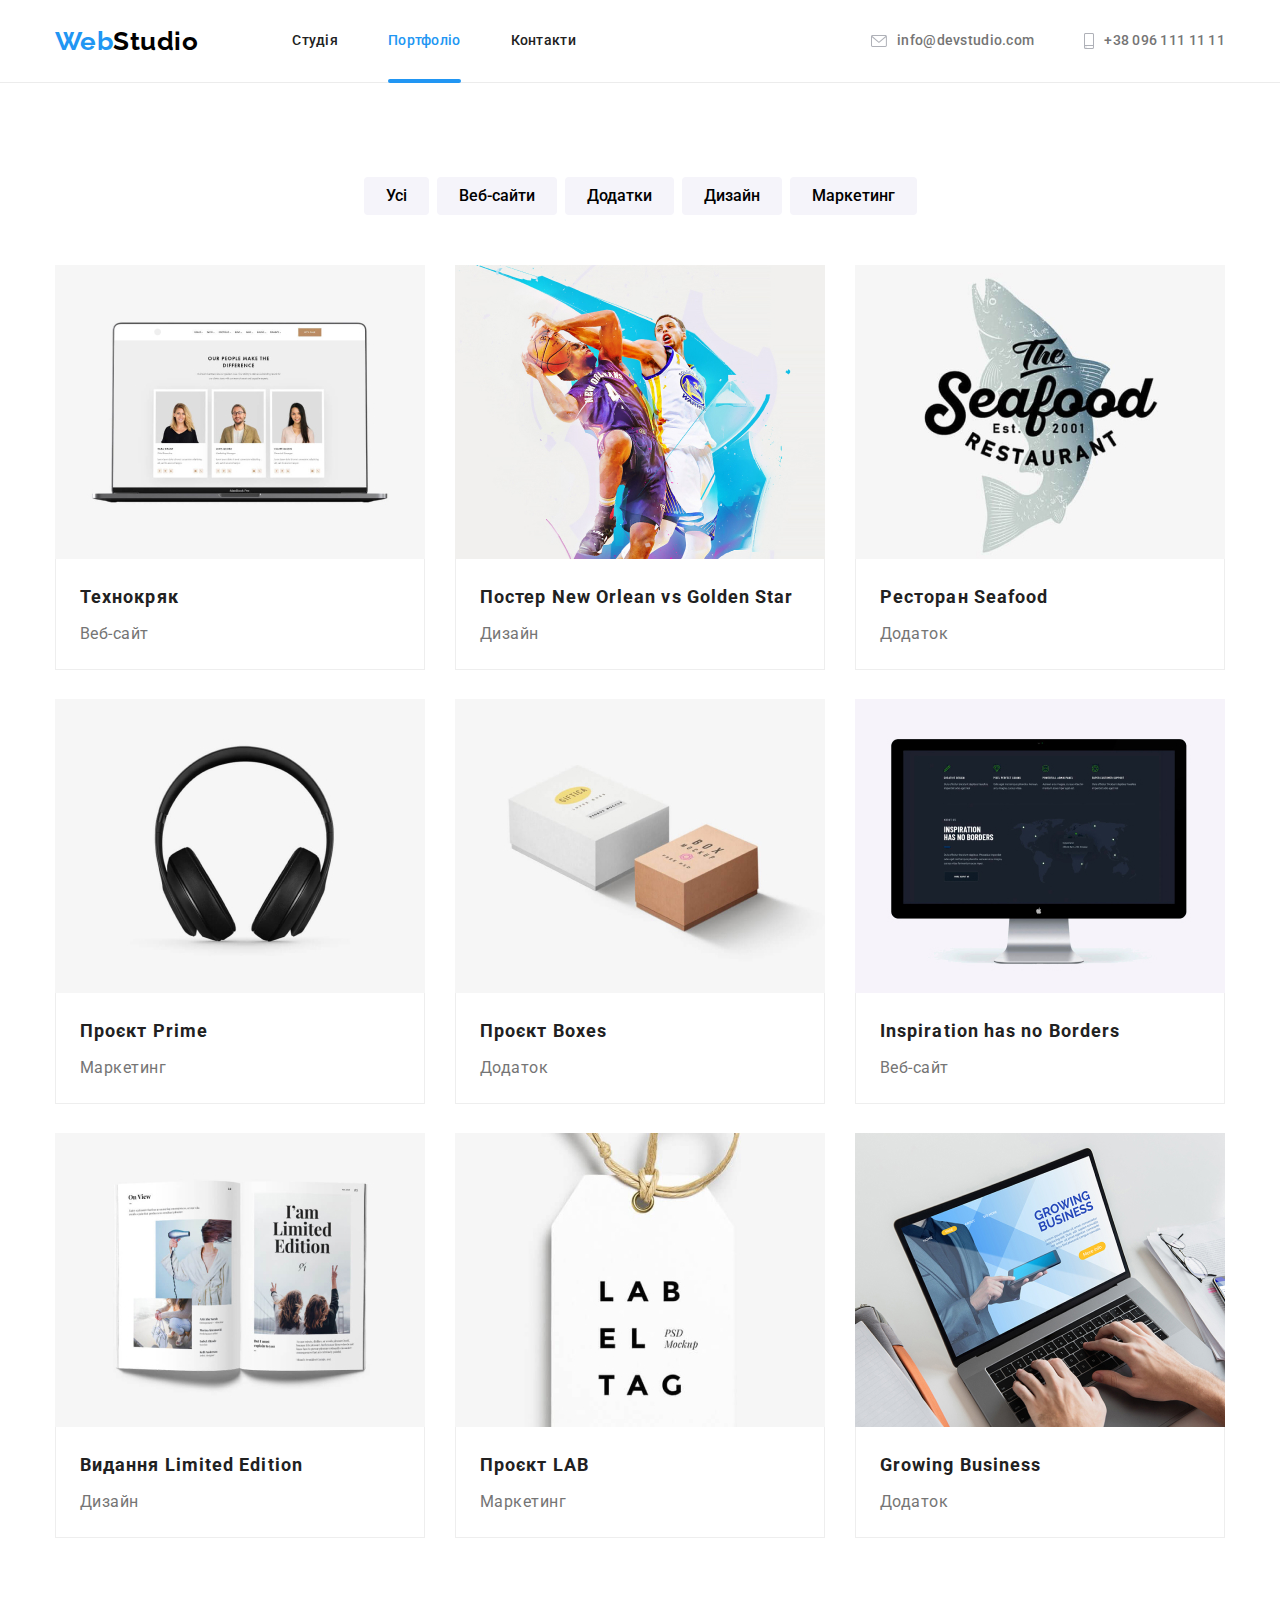
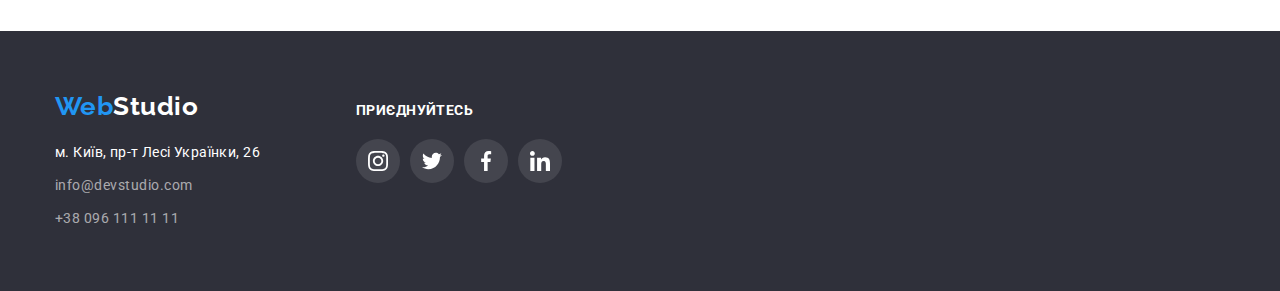
==== portfolio.html @ 47feecdb "Initial commit" ====
<!DOCTYPE html>
<html lang="uk">
  <head>
    <meta charset="UTF-8" />
    <meta http-equiv="X-UA-Compatible" content="IE=edge" />
    <meta name="viewport" content="width=device-width, initial-scale=1.0" />
    <title>Portfolio</title>
    <link rel="preconnect" href="https://fonts.googleapis.com" />
    <link rel="preconnect" href="https://fonts.gstatic.com" crossorigin />
    <link
      href="https://fonts.googleapis.com/css2?family=Raleway:wght@700&family=Roboto:wght@400;500;700;900&display=swap"
      rel="stylesheet"
    />
    <link
      rel="stylesheet"
      href="https://cdnjs.cloudflare.com/ajax/libs/modern-normalize/1.1.0/modern-normalize.min.css"
    />
    <link rel="stylesheet" href="./css/styles.css" />
  </head>
  <body class="body">
    <header class="header">
      <div class="container">
        <nav class="main-nav">
          <a class="a-decorat-none" href="./index.html" target="_self"
            ><span class="web-blue">Web</span><span class="studio-black">Studio</span></a
          >
          <ul class="site-nav list">
            <li class="item"><a href="./index.html" target="_self" class="link">Студія</a></li>
            <li class="item link-portfolio">
              <a href="./portfolio.html" target="_self" class="link current">Портфоліо</a>
            </li>
            <li class="item link-contacts"><a href="#" target="_self" class="link">Контакти</a></li>
          </ul>
          <ul class="auth-nav list">
            <li class="item">
              <a href="mailto:info@devstudio.com" target="_self" class="link">
                <svg class="auth-nav-icon" width="16" height="12">
                  <use href="./images/icons.svg#envelope"></use></svg
                >info@devstudio.com
              </a>
            </li>
            <li class="item">
              <a href="tel:+380961111111" target="_self" class="link"
                ><svg class="auth-nav-icon" width="10" height="16">
                  <use href="./images/icons.svg#smartphone"></use></svg
                >+38 096 111 11 11</a
              >
            </li>
          </ul>
        </nav>
      </div>
    </header>

    <!-- Main -->
    <main>
      <section class="section-sort-buttons">
        <div class="container">
          <h1 class="visually-hidden">Portfolio</h1>
          <ul class="list port-buttons">
            <li class="item-sort"><button type="button" class="sort">Усі</button></li>
            <li class="item-sort"><button type="button" class="sort">Веб-сайти</button></li>
            <li class="item-sort"><button type="button" class="sort">Додатки</button></li>
            <li class="item-sort"><button type="button" class="sort">Дизайн</button></li>
            <li class="item-sort"><button type="button" class="sort">Маркетинг</button></li>
          </ul>
          <ul class="list portfolio-cards">
            <li class="portfolio-items">
              <div class="cards-overlay-container">
                <div class="portfolio-card-overlay">
                  <p class="portfolio-card-overlay-text">
                    Ресурс пропонує комплексні пропозиції з різним рівнем функціоналу та сервісів.
                    Все це дозволить відвідувачу отримати вичерпні відомості про компанію чи
                    приватну особу.
                  </p>
                </div>
                <a class="portfolio-card-effects" href=""
                ><img
                  class="img"
                  src="./images/portfolio/img_port_1.jpg"
                  alt="технокряк изображение"
                  width="370"
                  height="294"
                />
              </div>
                <div class="card-caption">
                  <h2 class="title-portf">Технокряк</h2>
                  <p class="text-portf">Веб-сайт</p>
                </div></a
              >
            </li>
            <li class="portfolio-items">
              <div class="cards-overlay-container">
                <div class="portfolio-card-overlay">
                  <p class="portfolio-card-overlay-text">
                    Ресурс пропонує комплексні пропозиції з різним рівнем функціоналу та сервісів.
                    Все це дозволить відвідувачу отримати вичерпні відомості про компанію чи
                    приватну особу.
                  </p>
                </div>
                <a class="portfolio-card-effects" href=""
                ><img
                  class="img"
                  src="./images/portfolio/img_port_2.jpg"
                  alt="постер new orlean vs golden star изображение"
                  width="370"
                  height="294"
                />
                </div>
                <div class="card-caption">
                  <h2 class="title-portf">Постер New Orlean vs Golden Star</h2>
                  <p class="text-portf">Дизайн</p>
                </div></a
              >
            </li>
            <li class="portfolio-items">
              <div class="cards-overlay-container">
                <div class="portfolio-card-overlay">
                  <p class="portfolio-card-overlay-text">
                    Ресурс пропонує комплексні пропозиції з різним рівнем функціоналу та сервісів.
                    Все це дозволить відвідувачу отримати вичерпні відомості про компанію чи
                    приватну особу.
                  </p>
                </div>
                <a class="portfolio-card-effects" href=""
                ><img
                  class="img"
                  src="./images/portfolio/img_port_3.jpg"
                  alt="ресторан seafood изображение"
                  width="370"
                  height="294"
                />
                </div>
                <div class="card-caption">
                  <h2 class="title-portf">Ресторан Seafood</h2>
                  <p class="text-portf">Додаток</p>
                </div></a
              >
            </li>
            <li class="portfolio-items">
              <div class="cards-overlay-container">
                <div class="portfolio-card-overlay">
                  <p class="portfolio-card-overlay-text">
                    Ресурс пропонує комплексні пропозиції з різним рівнем функціоналу та сервісів.
                    Все це дозволить відвідувачу отримати вичерпні відомості про компанію чи
                    приватну особу.
                  </p>
                </div>
                <a class="portfolio-card-effects" href=""
                ><img
                  class="img"
                  src="./images/portfolio/img_port_4.jpg"
                  alt="проєкт prime изображение"
                  width="370"
                  height="294"
                />
                </div>
                <div class="card-caption">
                  <h2 class="title-portf">Проєкт Prime</h2>
                  <p class="text-portf">Маркетинг</p>
                </div></a
              >
            </li>
            <li class="portfolio-items">
              <div class="cards-overlay-container">
                <div class="portfolio-card-overlay">
                  <p class="portfolio-card-overlay-text">
                    Ресурс пропонує комплексні пропозиції з різним рівнем функціоналу та сервісів.
                    Все це дозволить відвідувачу отримати вичерпні відомості про компанію чи
                    приватну особу.
                  </p>
                </div>
                <a class="portfolio-card-effects" href=""
                ><img
                  class="img"
                  src="./images/portfolio/img_port_5.jpg"
                  alt="проєкт boxes изображение"
                  width="370"
                  height="294"
                />
                </div>
                <div class="card-caption">
                  <h2 class="title-portf">Проєкт Boxes</h2>
                  <p class="text-portf">Додаток</p>
                </div></a
              >
            </li>
            <li class="portfolio-items">
              <div class="cards-overlay-container">
                <div class="portfolio-card-overlay">
                  <p class="portfolio-card-overlay-text">
                    Ресурс пропонує комплексні пропозиції з різним рівнем функціоналу та сервісів.
                    Все це дозволить відвідувачу отримати вичерпні відомості про компанію чи
                    приватну особу.
                  </p>
                </div>
                <a class="portfolio-card-effects" href=""
                ><img
                  class="img"
                  src="./images/portfolio/img_port_6.jpg"
                  alt="inspiration has no borders изображение"
                  width="370"
                  height="294"
                />
                </div>
                <div class="card-caption">
                  <h2 class="title-portf">Inspiration has no Borders</h2>
                  <p class="text-portf">Веб-сайт</p>
                </div></a
              >
            </li>
            <li class="portfolio-items">
              <div class="cards-overlay-container">
                <div class="portfolio-card-overlay">
                  <p class="portfolio-card-overlay-text">
                    Ресурс пропонує комплексні пропозиції з різним рівнем функціоналу та сервісів.
                    Все це дозволить відвідувачу отримати вичерпні відомості про компанію чи
                    приватну особу.
                  </p>
                </div>
                <a class="portfolio-card-effects" href=""
                ><img
                  class="img"
                  src="./images/portfolio/img_port_7.jpg"
                  alt="видання limited edition изображение"
                  width="370"
                  height="294"
                />
                </div>
                <div class="card-caption">
                  <h2 class="title-portf">Видання Limited Edition</h2>
                  <p class="text-portf">Дизайн</p>
                </div></a
              >
            </li>
            <li class="portfolio-items">
              <div class="cards-overlay-container">
                <div class="portfolio-card-overlay">
                  <p class="portfolio-card-overlay-text">
                    Ресурс пропонує комплексні пропозиції з різним рівнем функціоналу та сервісів.
                    Все це дозволить відвідувачу отримати вичерпні відомості про компанію чи
                    приватну особу.
                  </p>
                </div>
                <a class="portfolio-card-effects" href=""
                ><img
                  class="img"
                  src="./images/portfolio/img_port_8.jpg"
                  alt="проєкт LAB изображение"
                  width="370"
                  height="294"
                />
                </div>
                <div class="card-caption">
                  <h2 class="title-portf">Проєкт LAB</h2>
                  <p class="text-portf">Маркетинг</p>
                </div></a
              >
            </li>
            <li class="portfolio-items">
              <div class="cards-overlay-container">
                <div class="portfolio-card-overlay">
                  <p class="portfolio-card-overlay-text">
                    Ресурс пропонує комплексні пропозиції з різним рівнем функціоналу та сервісів.
                    Все це дозволить відвідувачу отримати вичерпні відомості про компанію чи
                    приватну особу.
                  </p>
                </div>
                <a class="portfolio-card-effects" href=""
                ><img
                  class="img"
                  src="./images/portfolio/img_port_9.jpg"
                  alt="growing business изображение"
                  width="370"
                  height="294"
                />
                </div>
                <div class="card-caption">
                  <h2 class="title-portf">Growing Business</h2>
                  <p class="text-portf">Додаток</p>
                </div></a
              >
            </li>
          </ul>
        </div>
      </section>
    </main>

    <!-- Section footer -->
    <footer class="footer">
      <div class="container footer-container">
        <div class="footer-left">
          <a class="logo-footer" href="./index.html"
            ><span class="web-blue">Web</span><span class="studio-white">Studio</span></a
          >
          <address class="address">
            <ul class="list-address list">
              <li class="address-item">
                <a href="https://goo.gl/maps/aHLX3dHFxkXvWkit7" class="location"
                  >м. Київ, пр-т Лесі Українки, 26</a
                >
              </li>
              <li class="address-item">
                <a href="mailto:info@devstudio.com" target="_self" class="address-mail"
                  >info@devstudio.com</a
                >
              </li>
              <li class="address-item">
                <a href="tel:+380961111111" target="_self" class="address-tel">+38 096 111 11 11</a>
              </li>
            </ul>
          </address>
        </div>
        <div class="footer-right">
          <p class="paragraph-footer-right">приєднуйтесь</p>

          <ul class="social-icon-container list">
            <li class="social-item" aria-label="инстаграмм">
              <a href="https://www.instagram.com/" class="social-link social-link-footer">
                <svg class="social-icon social-icon-footer">
                  <use href="./images/icons.svg#instagram"></use>
                </svg>
              </a>
            </li>
            <li class="social-item" aria-label="твиттер">
              <a href="https://twitter.com/" class="social-link social-link-footer">
                <svg class="social-icon social-icon-footer">
                  <use href="./images/icons.svg#twitter"></use>
                </svg>
              </a>
            </li>
            <li class="social-item" aria-label="фэйсбук">
              <a href="https://www.facebook.com/" class="social-link social-link-footer">
                <svg class="social-icon social-icon-footer">
                  <use href="./images/icons.svg#facebook"></use>
                </svg>
              </a>
            </li>
            <li class="social-item" aria-label="линкедин">
              <a href="https://www.linkedin.com/" class="social-link social-link-footer">
                <svg class="social-icon social-icon-footer">
                  <use href="./images/icons.svg#linkedin"></use>
                </svg>
              </a>
            </li>
          </ul>
        </div>
      </div>
    </footer>
  </body>
</html>
---- css/styles.css ----
html {
  box-sizing: border-box;
}

*,
*::before,
*::after {
  box-sizing: inherit;
}

h1,
h2,
h3,
h4,
h5,
h6,
p,
ul,
li,
ol {
  margin: 0;
  padding: 0;
}

:root {
  --background-color-primary: #fff;
  --background-color-secondary: #f5f4fa;
  --font-family: #757575;
  --title-text-color: #212121;
  --accent-color: #2196f3;
  --white-color: #ffffff;
  --white-color-60: rgba(255, 255, 255, 0.6);
  --studio-logo: #000000;
  --background-hero-footer: #2f303a;
  --color-social-media-links: #afb1b8;
}

.body {
  color: var(--font-family);
  font-family: Roboto, sans-serif;
  letter-spacing: 0.03em;
  background-color: var(--background-color-primary);
}

/* Утилы */

.list {
  list-style: none;
}

.header {
  border-bottom: 1px solid #ececec;
}

.img {
  display: block;
  max-width: 100%;
  height: auto;
}

/* Logo */

.container {
  width: 1200px;
  padding-left: 15px;
  padding-right: 15px;
  margin: 0 auto;
}

.main-nav {
  display: flex;
  align-items: center;
  background-color: var(--background-color-primary);
}

.web-blue,
.studio-black,
.studio-white {
  color: var(--accent-color);
  font-family: Raleway, sans-serif;
  font-weight: 700;
  font-size: 26px;
  line-height: 1.19;
  text-decoration: none;
}

.a-decorat-none {
  text-decoration: none;
}

.studio-black {
  color: var(--studio-logo);
}

/* site-nav and auth-nav*/

.link-studia::after {
  content: '';
  position: absolute;
  left: 0;
  bottom: 0;
  transform: translate(0, 1px);
  width: 100%;
  height: 4px;
  background: var(--accent-color);
  border-radius: 60px;
}

.link.current.current {
  position: relative;
  color: var(--accent-color);
}

.link-portfolio::after {
  content: '';
  position: absolute;
  left: 0;
  bottom: 0;
  transform: translate(0, 1px);
  width: 100%;
  height: 4px;
  background: var(--accent-color);
  border-radius: 60px;
}

/* .link-contacts::after {
  content: '';
  position: absolute;
  left: 0;
  bottom: 0;
  transform: translate(0, 1px);
  width: 100%;
  height: 4px;
  background: var(--accent-color);
  border-radius: 60px;
} */

.site-nav {
  display: flex;
  margin-left: 94px;
}

.site-nav .item + .item {
  margin-left: 50px;
}

.auth-nav {
  display: flex;
  margin-left: auto;
  margin-right: 0;
}
.auth-nav .item + .item {
  margin-left: 50px;
}

.site-nav .link,
.auth-nav .link {
  color: var(--title-text-color);
  font-family: inherit;
  font-weight: 500;
  font-size: 14px;
  line-height: 1.14;
  letter-spacing: 0.02em;
  text-decoration-line: none;
  cursor: pointer;
}

.auth-nav-icon {
  display: inline-flex;
  fill: var(--color-social-media-links);
  margin-right: 10px;
}

.site-nav .link {
  display: block;
  padding-top: 33px;
  padding-bottom: 33px;
  align-items: center;
}

.auth-nav .link {
  display: flex;
  color: var(--font-family);
  padding-top: 32px;
  padding-bottom: 32px;
  align-items: center;
}

.link,
.auth-nav-icon {
  transition-property: color, fill;
  transition-duration: 250ms;
  transition-timing-function: cubic-bezier(0.4, 0, 0.2, 1);
}

.site-nav .link:hover,
.site-nav .link:focus,
.auth-nav .link:hover,
.auth-nav .link:focus {
  color: var(--accent-color);
  text-decoration-line: none;
}

.link:hover .auth-nav-icon,
.link:focus .auth-nav-icon {
  fill: var(--accent-color);
}

/* Section замовити послугу button */

.hero {
  background-color: var(--background-hero-footer);
  padding-top: 200px;
  padding-bottom: 200px;
  text-align: center;
}

/* Overlay */

.overlay {
  max-width: 1600px;
  min-height: 600px;
  margin-left: auto;
  margin-right: auto;
  background-image: linear-gradient(to right, rgba(47, 48, 58, 0.4), rgba(47, 48, 58, 0.4)),
    url(../images/main_image/main-img.jpg);
  background-repeat: no-repeat;
  background-position: center;
  background-size: cover;
}

.hero-title {
  color: var(--white-color);
  font-family: 'Roboto';
  font-weight: 900;
  font-size: 44px;
  line-height: 1.36;
  letter-spacing: 0.06em;
  text-transform: uppercase;
  width: 696px;
  margin-left: auto;
  margin-right: auto;
}

.button-posluga {
  color: var(--white-color);
  background-color: var(--accent-color);
  font-family: 'Roboto';
  font-weight: 700;
  font-size: 16px;
  line-height: 1.9;
  letter-spacing: 0.06em;
  cursor: pointer;
  min-width: 216px;
  height: 50px;
  margin-top: 30px;
  border: none;
  border-radius: 4px;
  transition-property: background-color;
  transition-duration: 250ms;
  transition-timing-function: cubic-bezier(0.4, 0, 0.2, 1);
}

.button-posluga:hover,
.button-posluga:focus {
  background-color: #188ce8;
}

.backdrop {
  position: fixed;
  top: 0;
  left: 0;
  width: 100%;
  height: 100%;
  background-color: rgba(0, 0, 0, 0.2);
  z-index: 50;
  transition: opacity, visibility;
  transition-duration: 250ms;
  transition-timing-function: cubic-bezier(0.4, 0, 0.2, 1);
}

.backdrop.is-hidden {
  visibility: hidden;
  opacity: 0;
  pointer-events: none;
}

.modal {
  position: absolute;
  top: 50%;
  left: 50%;
  transform: translate(-50%, -50%);
  display: flex;
  justify-content: right;
  width: 528px;
  height: 581px;
  background-color: var(--white-color);
  box-shadow: 0px 1px 3px rgba(0, 0, 0, 0.12), 0px 1px 1px rgba(0, 0, 0, 0.14),
    0px 2px 1px rgba(0, 0, 0, 0.2);
  border-radius: 4px;
}

.modal-close-btn {
  position: absolute;
  display: flex;
  justify-content: center;
  align-items: center;
  width: 30px;
  height: 30px;
  top: 8px;
  right: 8px;
  border-radius: 50%;
  border: 1px solid rgba(0, 0, 0, 0.1);
  background-color: transparent;
  padding: 0;
  cursor: pointer;
}

/* <!-- Section особливости --> */

.features {
  padding-top: 94px;
}

.item-icon-container {
  display: flex;
  background-color: var(--background-color-secondary);
  height: 120px;
  border-radius: 4px;
  margin-bottom: 30px;
  justify-content: center;
  align-items: center;
}

.features-list {
  display: flex;
  gap: 30px;
}

.features-list .item {
  width: 270px;
}

.features > .title-h2-merits {
  color: var(--title-text-color);
  font-weight: 700;
  font-size: 36px;
  line-height: 1.17;
  text-align: center;
}

.visually-hidden {
  position: absolute;
  white-space: nowrap;
  width: 1px;
  height: 1px;
  overflow: hidden;
  border: 0;
  padding: 0;
  clip: rect(0 0 0 0);
  clip-path: inset(50%);
  margin: -1px;
}

.title-h3-features {
  color: var(--title-text-color);
  font-weight: 700;
  font-size: 14px;
  line-height: 1.14;
  letter-spacing: 0.03em;
  text-transform: uppercase;
  margin-bottom: 10px;
}

.features .text-features {
  color: var(--font-family);
  font-size: 14px;
  line-height: 1.7;
}

/* Section Чим ми займаємося и h2 наша команда */

.section-work {
  padding-top: 94px;
  padding-bottom: 94px;
}

.work-list {
  display: flex;
  flex-direction: row;
  margin-left: auto;
  gap: 30px;
}

.section-title {
  color: var(--title-text-color);
  font-weight: 700;
  font-size: 36px;
  line-height: 1.17;
  display: flex;
  justify-content: center;
  margin-left: auto;
  margin-right: auto;
  margin-bottom: 50px;
}

.item {
  position: relative;
}

.work-overlay {
  position: absolute;
  display: flex;
  height: 70px;
  width: 100%;
  bottom: 0;
  left: 0;
  background-color: rgba(47, 48, 58, 0.8);
}

.text-work-overlay {
  display: flex;
  font-family: 'Roboto';
  font-weight: 700;
  font-size: 14px;
  line-height: 1.14;
  text-transform: uppercase;
  color: var(--white-color);
  width: 100%;
  justify-content: center;
  align-items: center;
}

/* Section Наша команда */

.section-team {
  background-color: var(--background-color-secondary);
  padding-top: 94px;
  padding-bottom: 94px;
  text-align: center;
}

.title-h2-team {
  color: var(--title-text-color);
  font-weight: 700;
  font-size: 36px;
  line-height: 1.17;
  margin-left: auto;
  margin-right: auto;
  margin-bottom: 50px;
}

.team-list {
  display: flex;
  margin-left: auto;
  margin-right: auto;
  gap: 30px;
}

.member-team {
  background-color: var(--background-color-primary);
  width: 270px;
  border-radius: 0px 0px 4px 4px;
  box-shadow: 0px 1px 3px rgba(0, 0, 0, 0.12), 0px 1px 1px rgba(0, 0, 0, 0.14),
    0px 2px 1px rgba(0, 0, 0, 0.2);
}

.employee-name {
  color: var(--title-text-color);
  font-weight: 500;
  font-size: 16px;
  line-height: 1.19;
  text-align: center;
  margin: 30px auto 10px auto;
}

.duty {
  color: var(--font-family);
  font-size: 16px;
  line-height: 1.19;
  text-align: center;
  vertical-align: middle;
  margin-bottom: 16px;
}

.social-icon-container {
  display: flex;
  justify-content: center;
  margin-bottom: 30px;
  gap: 10px;
}

.social-item {
  width: 44px;
  height: 44px;
}

.social-link {
  display: flex;
  justify-content: center;
  align-items: center;
  fill: var(--color-social-media-links);
  background-color: var(--white-color);
  border-radius: 50%;
  width: 100%;
  height: 100%;
  transition-property: background-color, fill;
  transition-duration: 250ms;
  transition-timing-function: cubic-bezier(0.4, 0, 0.2, 1);
}

.social-link:hover {
  background-color: var(--accent-color);
  fill: var(--white-color);
}

.social-link:focus {
  background-color: var(--accent-color);
  fill: var(--white-color);
}

.social-icon {
  width: 20px;
  height: 20px;
}

.clients-section {
  padding-top: 94px;
  padding-bottom: 94px;
}

.clients-title {
  font-family: 'Roboto';
  font-weight: 700;
  font-size: 36px;
  line-height: 42px;
  color: var(--title-text-color);
  text-align: center;
  margin-bottom: 50px;
}

.clients-container {
  display: flex;
  gap: 30px;
}

.clients-link {
  display: flex;
  justify-content: center;
  align-items: center;
  width: 170px;
  height: 92px;
  border: 1px solid var(--color-social-media-links);
  border-radius: 4px;
  fill: var(--color-social-media-links);
  background-color: var(--white-color);
  transition-property: fill;
  transition-duration: 250ms;
  transition-timing-function: cubic-bezier(0.4, 0, 0.2, 1);
}

.clients-border {
  display: flex;
}

.clients-link:hover {
  fill: var(--accent-color);
  border-color: var(--accent-color);
}

.clients-link:focus {
  fill: var(--accent-color);
}

/* Section footer */

.footer {
  background-color: var(--background-hero-footer);
  padding-top: 60px;
  padding-bottom: 60px;
}

.footer-container {
  display: flex;
  align-items: baseline;
}

.footer-left {
  width: 231px;
}

.logo-footer {
  text-decoration-line: none;
}

.address {
  margin-top: 20px;
}

.address-item {
  margin-bottom: 9px;
}

.address-item:last-child {
  margin-bottom: 0;
}

.studio-white {
  color: var(--white-color);
}

.address .location {
  color: var(--white-color);
  font-weight: 400;
  font-size: 14px;
  line-height: 1.7;
  letter-spacing: 0.03em;
  font-style: normal;
  text-decoration: none;
}
.address-tel,
.address-mail {
  color: var(--white-color-60);
  font-weight: 400;
  font-size: 14px;
  line-height: 1.7;
  font-style: normal;
  text-decoration: none;
}

.footer-right {
  display: flex;
  flex-direction: column;
  margin-left: 70px;
}

.paragraph-footer-right {
  font-weight: 700;
  font-size: 14px;
  line-height: 1.14;
  letter-spacing: 0.03em;
  text-transform: uppercase;
  margin-bottom: 20px;

  color: #ffffff;
}

.social-link-footer {
  background-color: rgba(255, 255, 255, 0.1);
}

.social-icon-footer {
  fill: #ffffff;
}

/* Page 2 */

/* Main*/

.section-sort-buttons {
  padding-bottom: 94px;
  padding-top: 94px;
}

.port-buttons {
  display: flex;
  justify-content: center;
  margin-bottom: 50px;
  color: var(--font-family);
  gap: 8px;
}

.sort {
  width: auto;
  cursor: pointer;
  border: none;
  border-radius: 4px;
  font-family: Roboto, sans-serif;
  font-weight: 500;
  font-size: 16px;
  line-height: 1.6;
  padding: 6px 22px;
  background-color: var(--background-color-secondary);
  transition-property: background-color, color, box-shadow;
  transition-duration: 250ms;
  transition-timing-function: cubic-bezier(0.4, 0, 0.2, 1);
}

.sort:hover,
.sort:focus {
  color: var(--white-color);
  background-color: var(--accent-color);
  box-shadow: 0px 4px 4px rgba(0, 0, 0, 0.25);
}

/* Portfolio cards */

.portfolio-card-effects {
  text-decoration: none;
}

.portfolio-cards {
  display: flex;
  flex-wrap: wrap;
}

.portfolio-items {
  width: 370px;
  height: 404px;
  margin-right: 30px;
  margin-bottom: 30px;
  display: block;
  transition-property: box-shadow;
  transition-duration: 250ms;
  transition-timing-function: cubic-bezier(0.4, 0, 0.2, 1);
}

.portfolio-items:hover,
.portfolio-items:focus {
  box-shadow: 0px 1px 1px rgba(0, 0, 0, 0.12), 0px 4px 4px rgba(0, 0, 0, 0.06),
    1px 4px 6px rgba(0, 0, 0, 0.16);
}

.portfolio-items:nth-child(3n + 3) {
  margin-right: 0;
}

.portfolio-items:nth-last-child(-n + 3) {
  margin-bottom: 0;
}

.card-caption {
  padding-top: 20px;
  padding-bottom: 20px;
  padding-right: 24px;
  padding-left: 24px;
  border: 1px solid #eeeeee;
  border-top: none;
}

.title-portf {
  color: var(--title-text-color);
  font-weight: 700;
  font-size: 18px;
  line-height: 36px;
  letter-spacing: 0.06em;
}

.text-portf {
  color: var(--font-family);
  font-size: 16px;
  line-height: 1.9;
  width: 322px;
  height: 30px;
  margin-left: 0;
  margin-top: 4px;
}

.portfolio-items:hover .portfolio-card-overlay {
  transform: translateY(0);
}

.cards-overlay-container {
  position: relative;
  overflow: hidden;
}

.portfolio-card-overlay {
  position: absolute;
  width: 100%;
  height: 100%;
  top: 0;
  left: 0;
  background-color: rgba(33, 150, 243, 0.9);

  transform: translateY(100%);
  transition-duration: 250ms;
  transition-timing-function: cubic-bezier(0.4, 0, 0.2, 1);
}

.portfolio-card-overlay-text {
  display: flex;
  font-size: 18px;
  line-height: 1.6;
  color: #ffffff;
  justify-content: center;
  align-items: center;
  margin: 63px 24px;
}
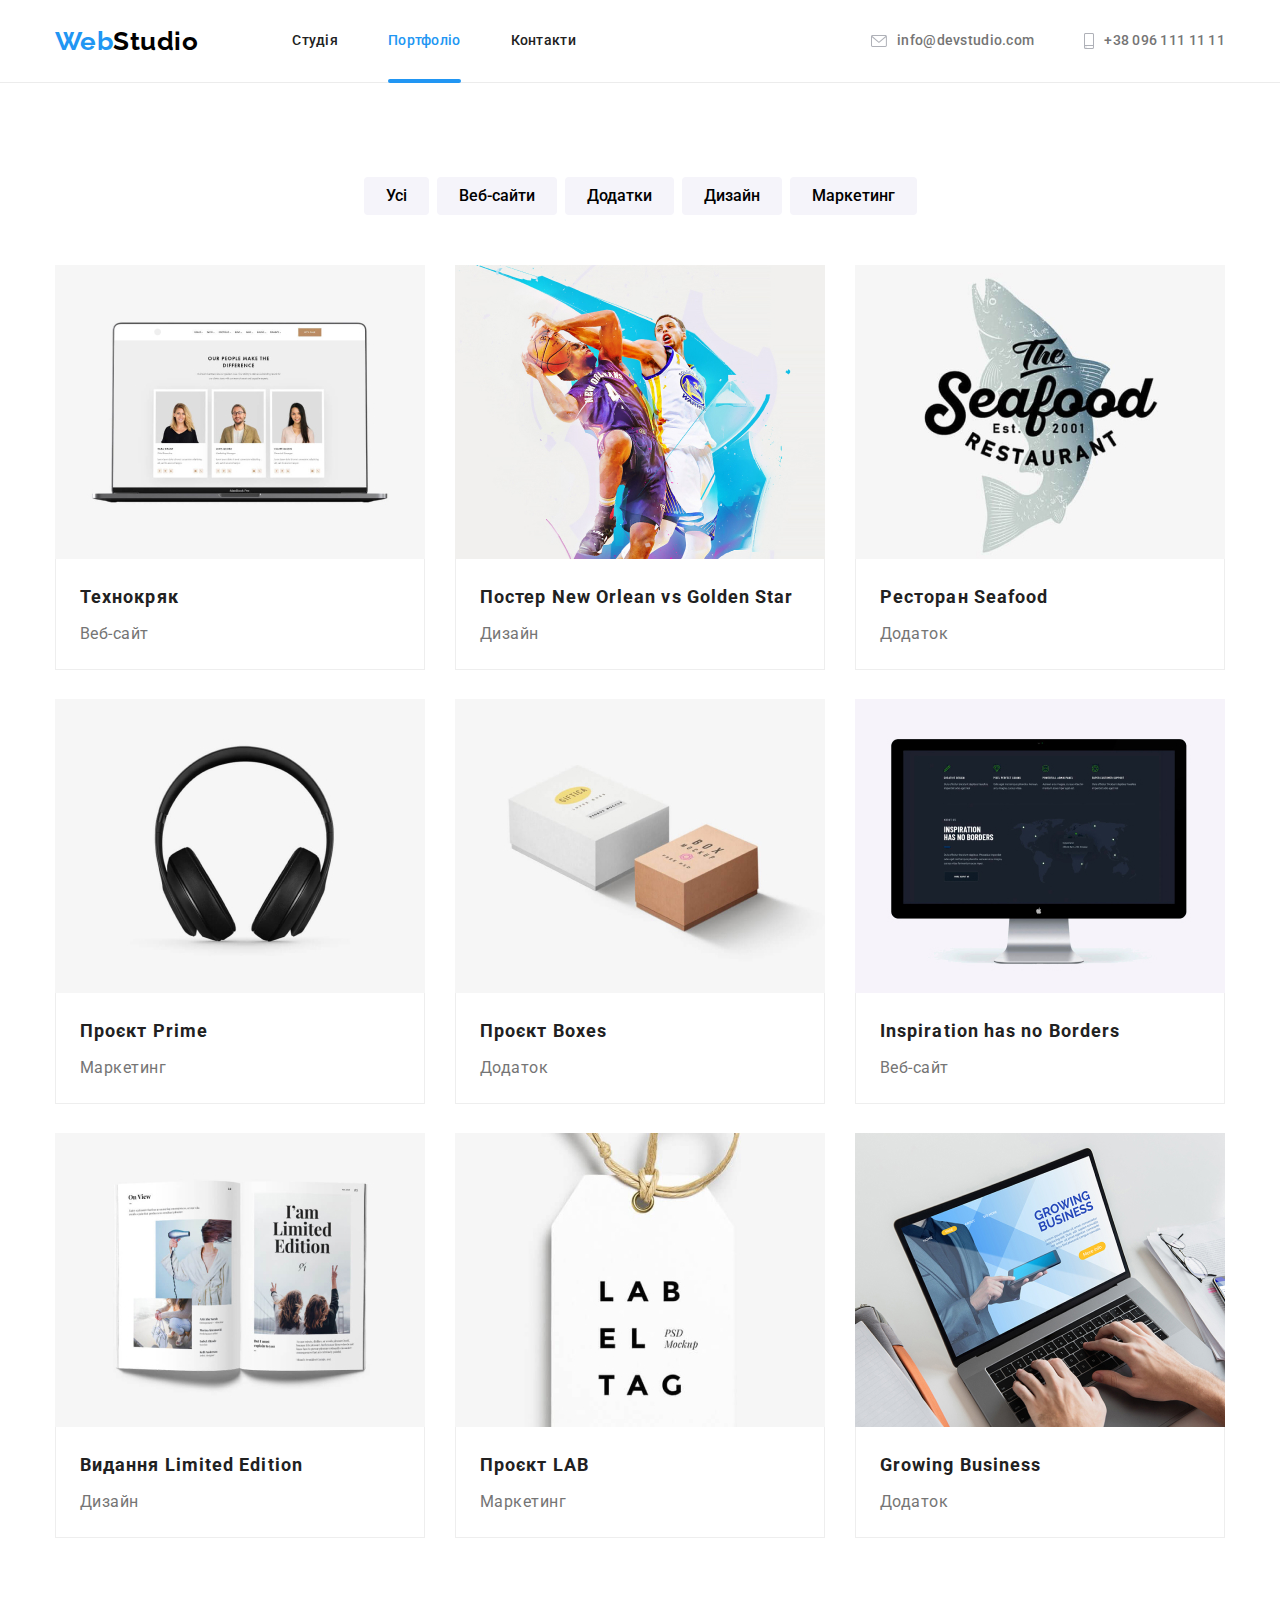
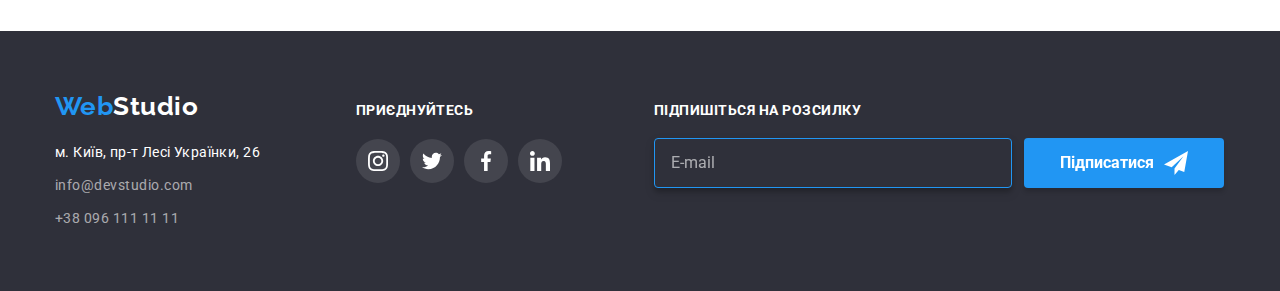
==== commit f6167a99: "subscribe-footer-form-is-done" ====
--- a/portfolio.html
+++ b/portfolio.html
@@ -344,6 +344,29 @@
             </li>
           </ul>
         </div>
+        <div class="subscribe-general-block">
+          <p class="subscribe-title">Підпишіться на розсилку</p>
+          <div class="subscribe-footer-form">
+            <form class="subscribe-form-email" name="subscribe-form">
+              <label class="visually-hidden" for="email"><span>email</span></label>
+              <input
+                class="email-footer-form"
+                type="email"
+                id="email"
+                placeholder="E-mail"
+                autofocus
+              />
+            </form>
+            <button class="subscribe-footer-btn" type="submit">
+              <div class="subscribe-btn-pos">
+                <p class="subscribe-btn-text">Підписатися</p>
+                <svg class="send-icon" width="24" height="24">
+                  <use href="./images/icons.svg#icon-send"></use>
+                </svg>
+              </div>
+            </button>
+          </div>
+        </div>
       </div>
     </footer>
   </body>
--- a/css/styles.css
+++ b/css/styles.css
@@ -653,6 +653,86 @@
   fill: #ffffff;
 }
 
+.subscribe-general-block {
+  margin-left: 92px;
+  align-items: center;
+}
+.subscribe-title {
+  font-weight: 700;
+  font-size: 14px;
+  line-height: calc(16 / 14);
+  text-transform: uppercase;
+  color: var(--white-color);
+  margin-bottom: 20px;
+}
+
+.subscribe-footer-form {
+  display: flex;
+}
+
+.subscribe-footer-form input::placeholder {
+  color: var(--white-color-60);
+}
+
+.email-footer-form {
+  display: inline-block;
+  width: 358px;
+  padding: 15px 16px;
+  border: 1px solid rgba(255, 255, 255, 0.3);
+  filter: drop-shadow(0px 4px 4px rgba(0, 0, 0, 0.15));
+  border-radius: 4px;
+  background-color: var(--background-hero-footer);
+  color: var(--white-color);
+  transition-property: box-shadow, border-color;
+  transition-duration: 250ms;
+  transition-timing-function: cubic-bezier(0.4, 0, 0.2, 1);
+}
+
+.email-footer-form:focus,
+.email-footer-form:hover,
+.subscribe-footer-btn:focus,
+.subscribe-footer-btn:hover {
+  outline: none;
+  border: 1px solid #2196f3;
+  box-shadow: 0px 4px 4px rgba(0, 0, 0, 0.15);
+}
+
+.subscribe-footer-btn {
+  position: relative;
+  width: 200px;
+  height: 50px;
+  background: #2196f3;
+  box-shadow: 0px 4px 4px rgba(0, 0, 0, 0.15);
+  border-radius: 4px;
+  margin-left: 12px;
+  border-color: transparent;
+  cursor: pointer;
+  display: flex;
+  justify-content: center;
+  align-items: center;
+  transition-property: box-shadow;
+  transition-duration: 250ms;
+  transition-timing-function: cubic-bezier(0.4, 0, 0.2, 1);
+}
+
+.subscribe-btn-pos {
+  display: flex;
+  justify-content: center;
+  align-items: center;
+  cursor: pointer;
+}
+
+.subscribe-btn-text {
+  font-weight: 700;
+  font-size: 16px;
+  line-height: calc(30 / 16);
+  color: var(--white-color);
+}
+.send-icon {
+  fill: var(--white-color);
+  margin-left: 10px;
+}
+
 /* Page 2 */
 
 /* Main*/
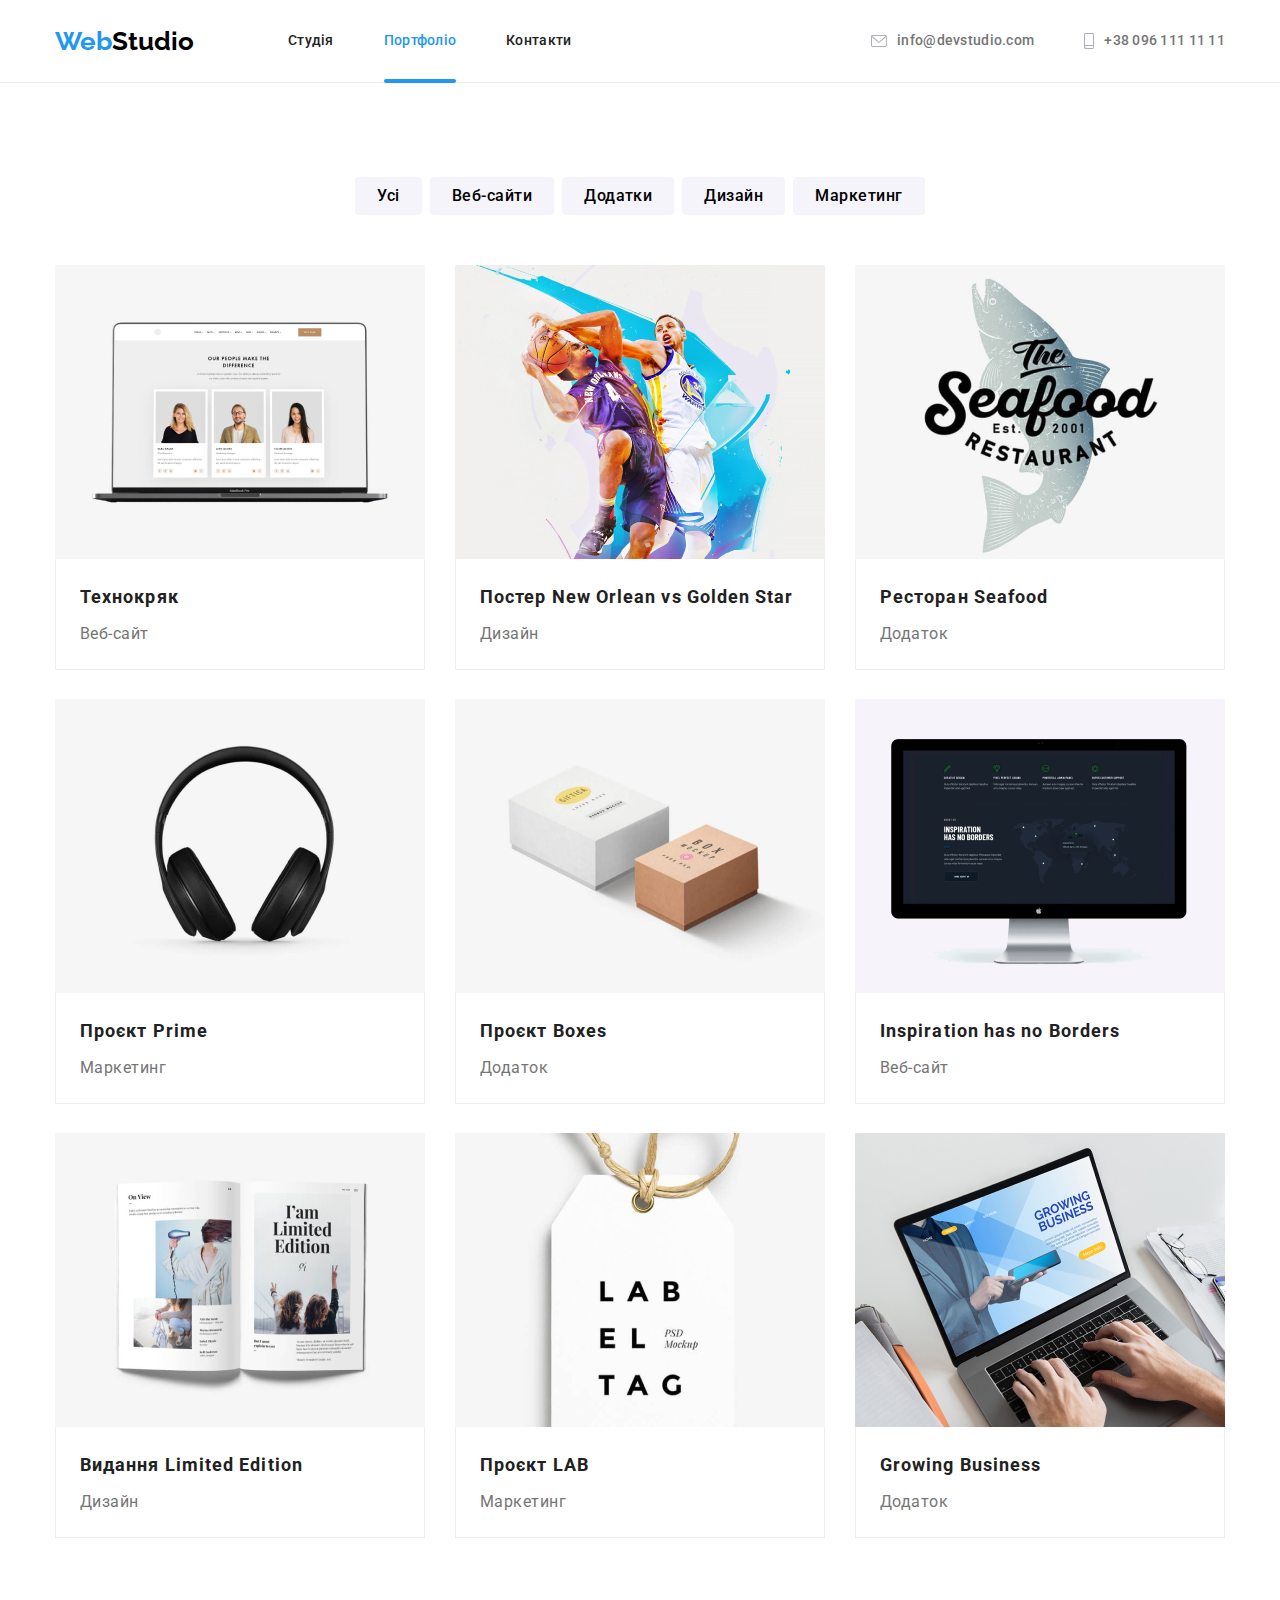
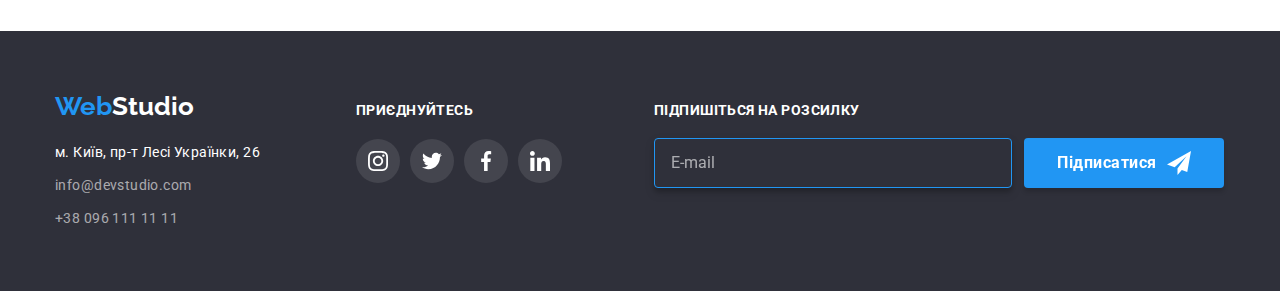
==== commit 9ca58fbe: "upd-form" ====
--- a/portfolio.html
+++ b/portfolio.html
@@ -345,7 +345,7 @@
           </ul>
         </div>
         <div class="subscribe-general-block">
-          <p class="subscribe-title">Підпишіться на розсилку</p>
+          <strong class="subscribe-title">Підпишіться на розсилку</strong>
           <div class="subscribe-footer-form">
             <form class="subscribe-form-email" name="subscribe-form">
               <label class="visually-hidden" for="email"><span>email</span></label>
--- a/css/styles.css
+++ b/css/styles.css
@@ -38,7 +38,6 @@
 .body {
   color: var(--font-family);
   font-family: Roboto, sans-serif;
-  letter-spacing: 0.03em;
   background-color: var(--background-color-primary);
 }
 
@@ -291,9 +290,10 @@
   left: 50%;
   transform: translate(-50%, -50%);
   display: flex;
-  justify-content: right;
+  justify-content: center;
   width: 528px;
   height: 581px;
+  padding: 40px;
   background-color: var(--white-color);
   box-shadow: 0px 1px 3px rgba(0, 0, 0, 0.12), 0px 1px 1px rgba(0, 0, 0, 0.14),
     0px 2px 1px rgba(0, 0, 0, 0.2);
@@ -314,6 +314,191 @@
   background-color: transparent;
   padding: 0;
   cursor: pointer;
+  transition: fill;
+  transition-duration: 250ms;
+  transition-timing-function: cubic-bezier(0.4, 0, 0.2, 1);
+}
+
+.modal-close-btn:focus,
+.modal-close-btn:hover {
+  fill: var(--accent-color);
+}
+
+.modal-form {
+  position: absolute;
+  display: block;
+  width: 448px;
+}
+
+.modal-text {
+  display: flex;
+  font-family: 'Roboto';
+  font-weight: 700;
+  font-size: 20px;
+  line-height: calc(23 / 20);
+  align-items: center;
+  justify-content: center;
+  letter-spacing: 0.03em;
+
+  color: #212121;
+}
+.contact-form {
+  margin-top: 12px;
+}
+/* .contact-form-field {
+} */
+.contact-form-label {
+  font-size: 12px;
+  line-height: calc(14 / 12);
+  letter-spacing: 0.01em;
+  color: var(--font-family);
+  display: block;
+  margin-bottom: 4px;
+  margin-top: 10px;
+}
+
+.contact-form-box {
+  display: block;
+  position: relative;
+}
+.contact-form-name,
+.contact-form-phone,
+.contact-form-email {
+  display: block;
+  width: 100%;
+  height: 40px;
+  padding: 11px 42px;
+  border: 1px solid rgba(33, 33, 33, 0.2);
+  border-radius: 4px;
+  transition: border-color;
+  transition-duration: 250ms;
+  transition-timing-function: cubic-bezier(0.4, 0, 0.2, 1);
+}
+
+.contact-form-name:focus,
+.contact-form-phone:focus,
+.contact-form-email:focus {
+  outline: none;
+  border-color: var(--accent-color);
+}
+
+.contact-form-comments {
+  width: 100%;
+  height: 120px;
+  border: 1px solid rgba(33, 33, 33, 0.2);
+  border-radius: 4px;
+  padding: 12px 16px;
+  resize: none;
+  transition: border-color;
+  transition-duration: 250ms;
+  transition-timing-function: cubic-bezier(0.4, 0, 0.2, 1);
+}
+
+.contact-form-comments:focus {
+  outline: none;
+  border-color: var(--accent-color);
+}
+
+.contact-form-comments::placeholder {
+  font-size: 12px;
+  line-height: calc(14 / 12);
+  letter-spacing: 0.01em;
+  color: rgba(117, 117, 117, 0.5);
+  transition: color;
+  transition-duration: 250ms;
+  transition-timing-function: cubic-bezier(0.4, 0, 0.2, 1);
+}
+
+.contact-form-comments:focus::placeholder {
+  color: var(--accent-color);
+}
+
+.contact-form-icon {
+  fill: #212121;
+  position: absolute;
+  left: 12px;
+  top: 50%;
+  transform: translateY(-50%);
+  pointer-events: none;
+  transition-property: fill;
+  transition-duration: 250ms;
+  transition-timing-function: cubic-bezier(0.4, 0, 0.2, 1);
+}
+
+.contact-form-name:focus + .contact-form-icon,
+.contact-form-phone:focus + .contact-form-icon,
+.contact-form-email:focus + .contact-form-icon {
+  fill: var(--accent-color);
+}
+
+.contact-form-accept {
+  display: flex;
+  margin-bottom: 30px;
+  margin-top: 20px;
+  justify-content: center;
+}
+
+.contact-form-icon-accept,
+.contact-form-icon-unaccept {
+  transition: opacity;
+  transition-duration: 250ms;
+  transition-timing-function: cubic-bezier(0.4, 0, 0.2, 1);
+}
+
+.contact-form-checkbox:checked + .contact-form-icon-checkbox .contact-form-icon-accept {
+  opacity: 1;
+}
+
+.contact-form-checkbox:checked + .contact-form-icon-checkbox .contact-form-icon-unaccept {
+  opacity: 0;
+}
+
+.contact-form-accept-text {
+  font-size: 14px;
+  line-height: calc(24 / 14);
+  letter-spacing: 0.03em;
+  color: var(--font-family);
+  margin-left: 7px;
+  user-select: none;
+}
+
+.contact-form-link {
+  font-size: 14px;
+  line-height: calc(24 / 14);
+  letter-spacing: 0.03em;
+  text-decoration-line: underline;
+  color: var(--accent-color);
+  margin-left: 7px;
+}
+
+.contact-form-name + .modal-close-icon:hover {
+  fill: var(--accent-color);
+}
+
+.contact-form-button {
+  display: flex;
+  justify-content: center;
+  align-items: center;
+  min-width: 200px;
+  min-height: 50px;
+  background: var(--accent-color);
+  border: none;
+  border-radius: 4px;
+  font-size: 16px;
+  line-height: calc(30 / 16);
+  letter-spacing: 0.06em;
+  color: var(--white-color);
+  cursor: pointer;
+  margin-left: auto;
+  margin-right: auto;
+  transition-property: background-color, box-shadow;
+  transition-duration: 250ms;
+  transition-timing-function: cubic-bezier(0.4, 0, 0.2, 1);
+}
+
+.contact-form-button:focus {
+  background-color: #188ce8;
+  box-shadow: 0px 4px 4px rgba(0, 0, 0, 0.15);
 }
 
 /* <!-- Section особливости --> */
@@ -346,6 +531,7 @@
   font-weight: 700;
   font-size: 36px;
   line-height: 1.17;
+  letter-spacing: 0.03em;
   text-align: center;
 }
 
@@ -376,6 +562,7 @@
   color: var(--font-family);
   font-size: 14px;
   line-height: 1.7;
+  letter-spacing: 0.03em;
 }
 
 /* Section Чим ми займаємося и h2 наша команда */
@@ -397,6 +584,7 @@
   font-weight: 700;
   font-size: 36px;
   line-height: 1.17;
+  letter-spacing: 0.03em;
   display: flex;
   justify-content: center;
   margin-left: auto;
@@ -424,6 +612,7 @@
   font-weight: 700;
   font-size: 14px;
   line-height: 1.14;
+  letter-spacing: 0.03em;
   text-transform: uppercase;
   color: var(--white-color);
   width: 100%;
@@ -445,6 +634,7 @@
   font-weight: 700;
   font-size: 36px;
   line-height: 1.17;
+  letter-spacing: 0.03em;
   margin-left: auto;
   margin-right: auto;
   margin-bottom: 50px;
@@ -470,6 +660,7 @@
   font-weight: 500;
   font-size: 16px;
   line-height: 1.19;
+  letter-spacing: 0.03em;
   text-align: center;
   margin: 30px auto 10px auto;
 }
@@ -478,6 +669,7 @@
   color: var(--font-family);
   font-size: 16px;
   line-height: 1.19;
+  letter-spacing: 0.03em;
   text-align: center;
   vertical-align: middle;
   margin-bottom: 16px;
@@ -533,7 +725,8 @@
   font-family: 'Roboto';
   font-weight: 700;
   font-size: 36px;
-  line-height: 42px;
+  line-height: calc(42 / 36);
+  letter-spacing: 0.03em;
   color: var(--title-text-color);
   text-align: center;
   margin-bottom: 50px;
@@ -624,6 +817,7 @@
   font-weight: 400;
   font-size: 14px;
   line-height: 1.7;
+  letter-spacing: 0.03em;
   font-style: normal;
   text-decoration: none;
 }
@@ -657,10 +851,13 @@
   margin-left: 92px;
   align-items: center;
 }
+
 .subscribe-title {
+  display: block;
   font-weight: 700;
   font-size: 14px;
   line-height: calc(16 / 14);
+  letter-spacing: 0.03em;
   text-transform: uppercase;
   color: var(--white-color);
   margin-bottom: 20px;
@@ -726,6 +923,7 @@
   font-weight: 700;
   font-size: 16px;
   line-height: calc(30 / 16);
+  letter-spacing: 0.03em;
   color: var(--white-color);
 }
 .send-icon {
@@ -759,6 +957,7 @@
   font-weight: 500;
   font-size: 16px;
   line-height: 1.6;
+  letter-spacing: 0.03em;
   padding: 6px 22px;
   background-color: var(--background-color-secondary);
   transition-property: background-color, color, box-shadow;
@@ -830,6 +1029,7 @@
   color: var(--font-family);
   font-size: 16px;
   line-height: 1.9;
+  letter-spacing: 0.03em;
   width: 322px;
   height: 30px;
   margin-left: 0;
@@ -862,6 +1062,7 @@
   display: flex;
   font-size: 18px;
   line-height: 1.6;
+  letter-spacing: 0.03em;
   color: #ffffff;
   justify-content: center;
   align-items: center;
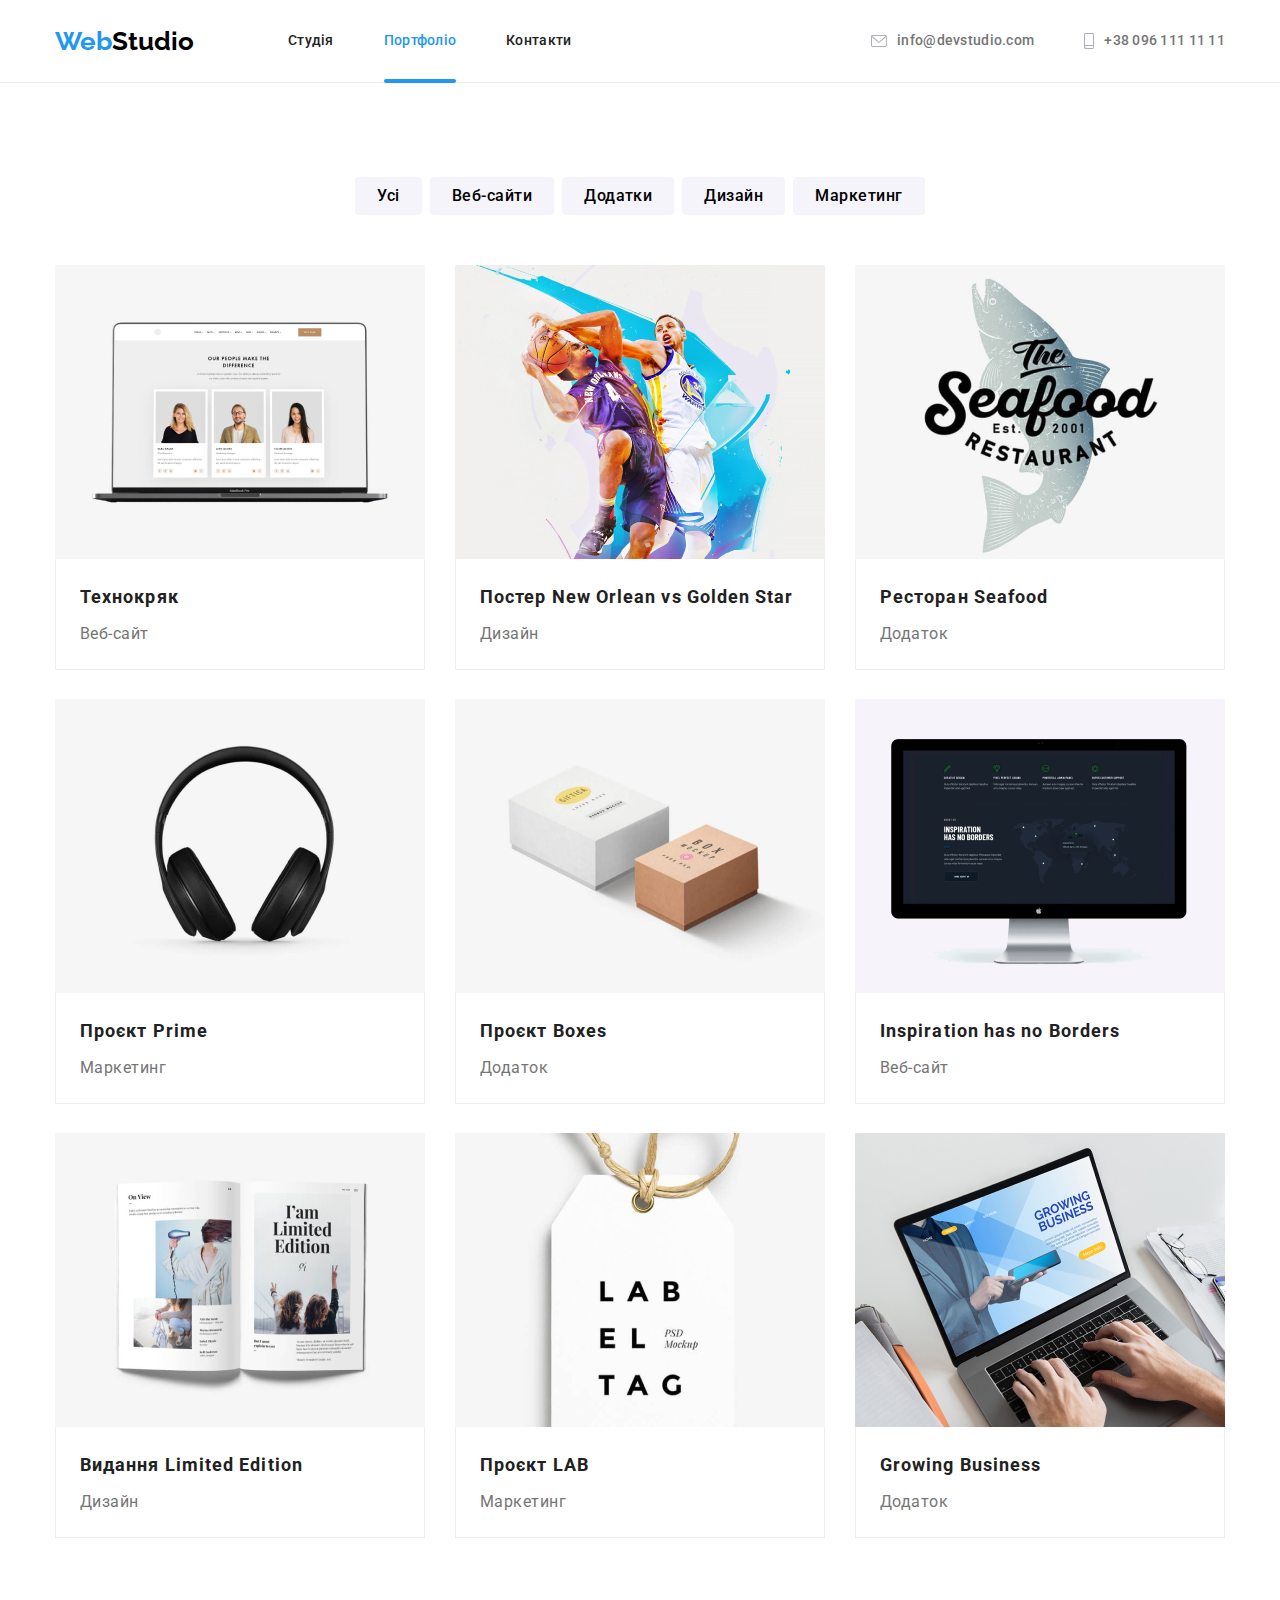
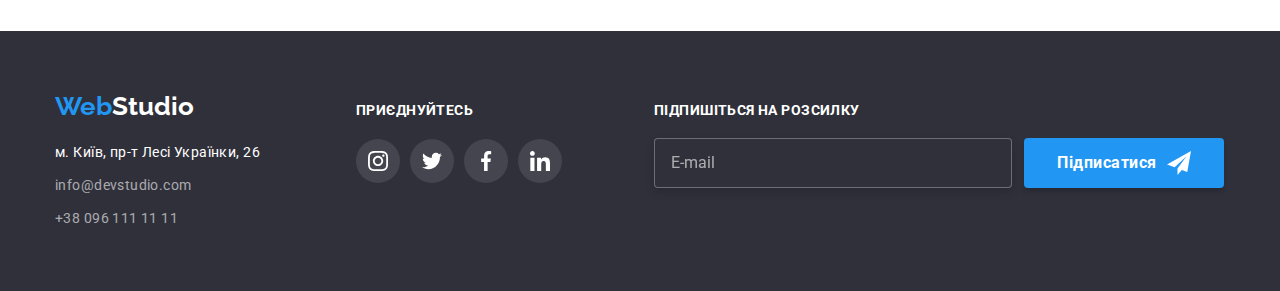
==== commit b913341c: "hw-06-is-done" ====
--- a/portfolio.html
+++ b/portfolio.html
@@ -344,19 +344,11 @@
             </li>
           </ul>
         </div>
-        <div class="subscribe-general-block">
+         <div class="subscribe-general-block">
           <strong class="subscribe-title">Підпишіться на розсилку</strong>
-          <div class="subscribe-footer-form">
-            <form class="subscribe-form-email" name="subscribe-form">
-              <label class="visually-hidden" for="email"><span>email</span></label>
-              <input
-                class="email-footer-form"
-                type="email"
-                id="email"
-                placeholder="E-mail"
-                autofocus
-              />
-            </form>
+          <form class="subscribe-form-email" name="subscribe-form">
+            <label class="visually-hidden" for="email"><span>email</span></label>
+            <input class="email-footer-form" type="email" id="email" placeholder="E-mail" />
             <button class="subscribe-footer-btn" type="submit">
               <div class="subscribe-btn-pos">
                 <p class="subscribe-btn-text">Підписатися</p>
@@ -365,7 +357,7 @@
                 </svg>
               </div>
             </button>
-          </div>
+          </form>
         </div>
       </div>
     </footer>
--- a/css/styles.css
+++ b/css/styles.css
@@ -446,11 +446,11 @@
 }
 
 .contact-form-checkbox:checked + .contact-form-icon-checkbox .contact-form-icon-accept {
+  opacity: 0;
+}
+
+.contact-form-checkbox:checked + .contact-form-icon-checkbox .contact-form-icon-unaccept {
   opacity: 1;
-}
-
-.contact-form-checkbox:checked + .contact-form-icon-checkbox .contact-form-icon-unaccept {
-  opacity: 0;
 }
 
 .contact-form-accept-text {
@@ -863,11 +863,11 @@
   margin-bottom: 20px;
 }
 
-.subscribe-footer-form {
-  display: flex;
-}
-
-.subscribe-footer-form input::placeholder {
+.subscribe-form-email {
+  display: flex;
+}
+
+.subscribe-form-email input::placeholder {
   color: var(--white-color-60);
 }
 
